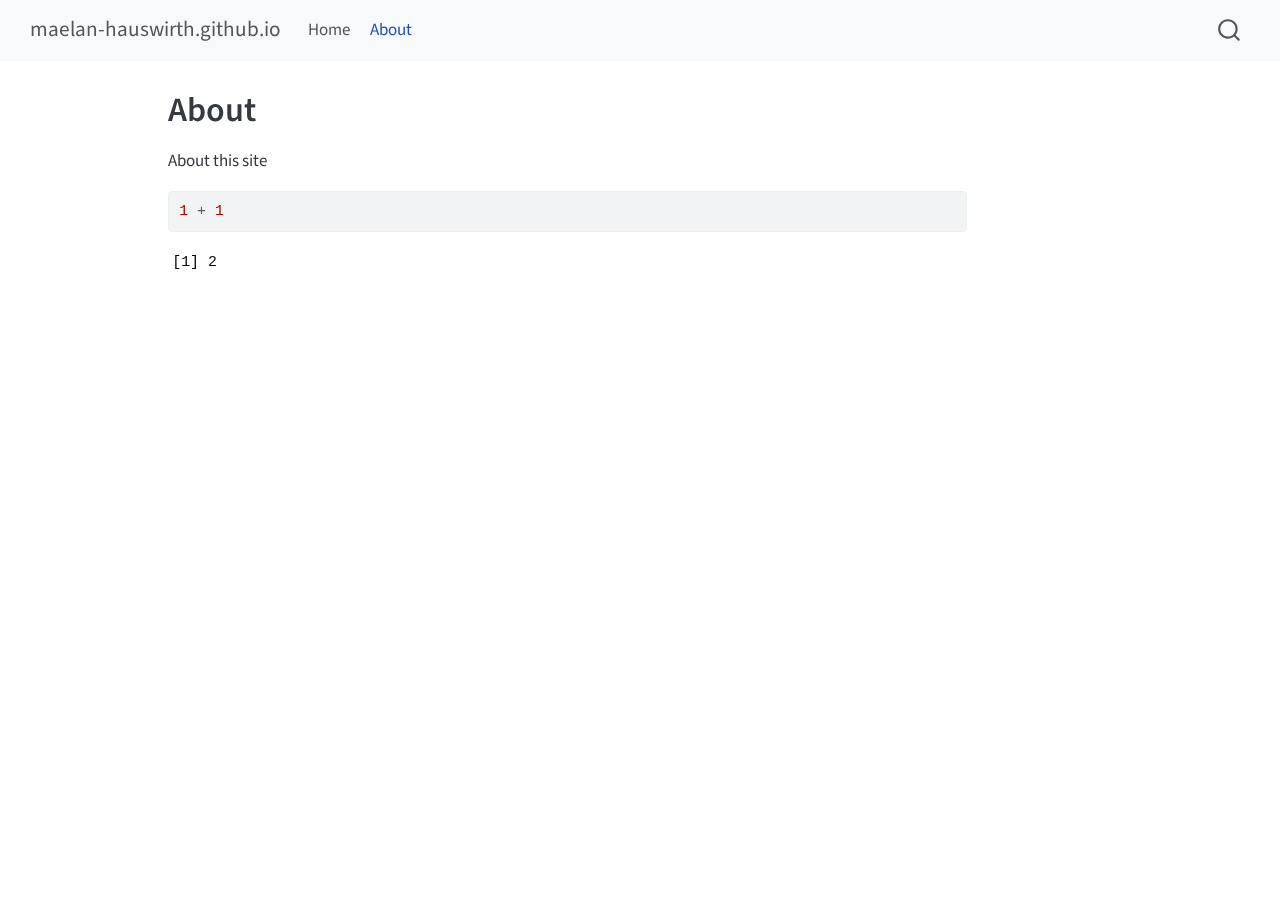
==== docs/about.html @ 9f7f32ee "website structure" ====
<!DOCTYPE html>
<html xmlns="http://www.w3.org/1999/xhtml" lang="en" xml:lang="en"><head>

<meta charset="utf-8">
<meta name="generator" content="quarto-1.5.57">

<meta name="viewport" content="width=device-width, initial-scale=1.0, user-scalable=yes">


<title>About – maelan-hauswirth.github.io</title>
<style>
code{white-space: pre-wrap;}
span.smallcaps{font-variant: small-caps;}
div.columns{display: flex; gap: min(4vw, 1.5em);}
div.column{flex: auto; overflow-x: auto;}
div.hanging-indent{margin-left: 1.5em; text-indent: -1.5em;}
ul.task-list{list-style: none;}
ul.task-list li input[type="checkbox"] {
  width: 0.8em;
  margin: 0 0.8em 0.2em -1em; /* quarto-specific, see https://github.com/quarto-dev/quarto-cli/issues/4556 */ 
  vertical-align: middle;
}
/* CSS for syntax highlighting */
pre > code.sourceCode { white-space: pre; position: relative; }
pre > code.sourceCode > span { line-height: 1.25; }
pre > code.sourceCode > span:empty { height: 1.2em; }
.sourceCode { overflow: visible; }
code.sourceCode > span { color: inherit; text-decoration: inherit; }
div.sourceCode { margin: 1em 0; }
pre.sourceCode { margin: 0; }
@media screen {
div.sourceCode { overflow: auto; }
}
@media print {
pre > code.sourceCode { white-space: pre-wrap; }
pre > code.sourceCode > span { display: inline-block; text-indent: -5em; padding-left: 5em; }
}
pre.numberSource code
  { counter-reset: source-line 0; }
pre.numberSource code > span
  { position: relative; left: -4em; counter-increment: source-line; }
pre.numberSource code > span > a:first-child::before
  { content: counter(source-line);
    position: relative; left: -1em; text-align: right; vertical-align: baseline;
    border: none; display: inline-block;
    -webkit-touch-callout: none; -webkit-user-select: none;
    -khtml-user-select: none; -moz-user-select: none;
    -ms-user-select: none; user-select: none;
    padding: 0 4px; width: 4em;
  }
pre.numberSource { margin-left: 3em;  padding-left: 4px; }
div.sourceCode
  {   }
@media screen {
pre > code.sourceCode > span > a:first-child::before { text-decoration: underline; }
}
</style>


<script src="site_libs/quarto-nav/quarto-nav.js"></script>
<script src="site_libs/quarto-nav/headroom.min.js"></script>
<script src="site_libs/clipboard/clipboard.min.js"></script>
<script src="site_libs/quarto-search/autocomplete.umd.js"></script>
<script src="site_libs/quarto-search/fuse.min.js"></script>
<script src="site_libs/quarto-search/quarto-search.js"></script>
<meta name="quarto:offset" content="./">
<script src="site_libs/quarto-html/quarto.js"></script>
<script src="site_libs/quarto-html/popper.min.js"></script>
<script src="site_libs/quarto-html/tippy.umd.min.js"></script>
<script src="site_libs/quarto-html/anchor.min.js"></script>
<link href="site_libs/quarto-html/tippy.css" rel="stylesheet">
<link href="site_libs/quarto-html/quarto-syntax-highlighting.css" rel="stylesheet" id="quarto-text-highlighting-styles">
<script src="site_libs/bootstrap/bootstrap.min.js"></script>
<link href="site_libs/bootstrap/bootstrap-icons.css" rel="stylesheet">
<link href="site_libs/bootstrap/bootstrap.min.css" rel="stylesheet" id="quarto-bootstrap" data-mode="light">
<script id="quarto-search-options" type="application/json">{
  "location": "navbar",
  "copy-button": false,
  "collapse-after": 3,
  "panel-placement": "end",
  "type": "overlay",
  "limit": 50,
  "keyboard-shortcut": [
    "f",
    "/",
    "s"
  ],
  "show-item-context": false,
  "language": {
    "search-no-results-text": "No results",
    "search-matching-documents-text": "matching documents",
    "search-copy-link-title": "Copy link to search",
    "search-hide-matches-text": "Hide additional matches",
    "search-more-match-text": "more match in this document",
    "search-more-matches-text": "more matches in this document",
    "search-clear-button-title": "Clear",
    "search-text-placeholder": "",
    "search-detached-cancel-button-title": "Cancel",
    "search-submit-button-title": "Submit",
    "search-label": "Search"
  }
}</script>


<link rel="stylesheet" href="styles.css">
</head>

<body class="nav-fixed">

<div id="quarto-search-results"></div>
  <header id="quarto-header" class="headroom fixed-top">
    <nav class="navbar navbar-expand-lg " data-bs-theme="dark">
      <div class="navbar-container container-fluid">
      <div class="navbar-brand-container mx-auto">
    <a class="navbar-brand" href="./index.html">
    <span class="navbar-title">maelan-hauswirth.github.io</span>
    </a>
  </div>
            <div id="quarto-search" class="" title="Search"></div>
          <button class="navbar-toggler" type="button" data-bs-toggle="collapse" data-bs-target="#navbarCollapse" aria-controls="navbarCollapse" role="menu" aria-expanded="false" aria-label="Toggle navigation" onclick="if (window.quartoToggleHeadroom) { window.quartoToggleHeadroom(); }">
  <span class="navbar-toggler-icon"></span>
</button>
          <div class="collapse navbar-collapse" id="navbarCollapse">
            <ul class="navbar-nav navbar-nav-scroll me-auto">
  <li class="nav-item">
    <a class="nav-link" href="./index.html"> 
<span class="menu-text">Home</span></a>
  </li>  
  <li class="nav-item">
    <a class="nav-link active" href="./about.html" aria-current="page"> 
<span class="menu-text">About</span></a>
  </li>  
</ul>
          </div> <!-- /navcollapse -->
            <div class="quarto-navbar-tools">
</div>
      </div> <!-- /container-fluid -->
    </nav>
</header>
<!-- content -->
<div id="quarto-content" class="quarto-container page-columns page-rows-contents page-layout-article page-navbar">
<!-- sidebar -->
<!-- margin-sidebar -->
    <div id="quarto-margin-sidebar" class="sidebar margin-sidebar zindex-bottom">
        
    </div>
<!-- main -->
<main class="content" id="quarto-document-content">

<header id="title-block-header" class="quarto-title-block default">
<div class="quarto-title">
<h1 class="title">About</h1>
</div>



<div class="quarto-title-meta">

    
  
    
  </div>
  


</header>


<p>About this site</p>
<div class="cell">
<div class="sourceCode cell-code" id="cb1"><pre class="sourceCode r code-with-copy"><code class="sourceCode r"><span id="cb1-1"><a href="#cb1-1" aria-hidden="true" tabindex="-1"></a><span class="dv">1</span> <span class="sc">+</span> <span class="dv">1</span></span></code><button title="Copy to Clipboard" class="code-copy-button"><i class="bi"></i></button></pre></div>
<div class="cell-output cell-output-stdout">
<pre><code>[1] 2</code></pre>
</div>
</div>



</main> <!-- /main -->
<script id="quarto-html-after-body" type="application/javascript">
window.document.addEventListener("DOMContentLoaded", function (event) {
  const toggleBodyColorMode = (bsSheetEl) => {
    const mode = bsSheetEl.getAttribute("data-mode");
    const bodyEl = window.document.querySelector("body");
    if (mode === "dark") {
      bodyEl.classList.add("quarto-dark");
      bodyEl.classList.remove("quarto-light");
    } else {
      bodyEl.classList.add("quarto-light");
      bodyEl.classList.remove("quarto-dark");
    }
  }
  const toggleBodyColorPrimary = () => {
    const bsSheetEl = window.document.querySelector("link#quarto-bootstrap");
    if (bsSheetEl) {
      toggleBodyColorMode(bsSheetEl);
    }
  }
  toggleBodyColorPrimary();  
  const icon = "";
  const anchorJS = new window.AnchorJS();
  anchorJS.options = {
    placement: 'right',
    icon: icon
  };
  anchorJS.add('.anchored');
  const isCodeAnnotation = (el) => {
    for (const clz of el.classList) {
      if (clz.startsWith('code-annotation-')) {                     
        return true;
      }
    }
    return false;
  }
  const onCopySuccess = function(e) {
    // button target
    const button = e.trigger;
    // don't keep focus
    button.blur();
    // flash "checked"
    button.classList.add('code-copy-button-checked');
    var currentTitle = button.getAttribute("title");
    button.setAttribute("title", "Copied!");
    let tooltip;
    if (window.bootstrap) {
      button.setAttribute("data-bs-toggle", "tooltip");
      button.setAttribute("data-bs-placement", "left");
      button.setAttribute("data-bs-title", "Copied!");
      tooltip = new bootstrap.Tooltip(button, 
        { trigger: "manual", 
          customClass: "code-copy-button-tooltip",
          offset: [0, -8]});
      tooltip.show();    
    }
    setTimeout(function() {
      if (tooltip) {
        tooltip.hide();
        button.removeAttribute("data-bs-title");
        button.removeAttribute("data-bs-toggle");
        button.removeAttribute("data-bs-placement");
      }
      button.setAttribute("title", currentTitle);
      button.classList.remove('code-copy-button-checked');
    }, 1000);
    // clear code selection
    e.clearSelection();
  }
  const getTextToCopy = function(trigger) {
      const codeEl = trigger.previousElementSibling.cloneNode(true);
      for (const childEl of codeEl.children) {
        if (isCodeAnnotation(childEl)) {
          childEl.remove();
        }
      }
      return codeEl.innerText;
  }
  const clipboard = new window.ClipboardJS('.code-copy-button:not([data-in-quarto-modal])', {
    text: getTextToCopy
  });
  clipboard.on('success', onCopySuccess);
  if (window.document.getElementById('quarto-embedded-source-code-modal')) {
    // For code content inside modals, clipBoardJS needs to be initialized with a container option
    // TODO: Check when it could be a function (https://github.com/zenorocha/clipboard.js/issues/860)
    const clipboardModal = new window.ClipboardJS('.code-copy-button[data-in-quarto-modal]', {
      text: getTextToCopy,
      container: window.document.getElementById('quarto-embedded-source-code-modal')
    });
    clipboardModal.on('success', onCopySuccess);
  }
    var localhostRegex = new RegExp(/^(?:http|https):\/\/localhost\:?[0-9]*\//);
    var mailtoRegex = new RegExp(/^mailto:/);
      var filterRegex = new RegExp('/' + window.location.host + '/');
    var isInternal = (href) => {
        return filterRegex.test(href) || localhostRegex.test(href) || mailtoRegex.test(href);
    }
    // Inspect non-navigation links and adorn them if external
 	var links = window.document.querySelectorAll('a[href]:not(.nav-link):not(.navbar-brand):not(.toc-action):not(.sidebar-link):not(.sidebar-item-toggle):not(.pagination-link):not(.no-external):not([aria-hidden]):not(.dropdown-item):not(.quarto-navigation-tool):not(.about-link)');
    for (var i=0; i<links.length; i++) {
      const link = links[i];
      if (!isInternal(link.href)) {
        // undo the damage that might have been done by quarto-nav.js in the case of
        // links that we want to consider external
        if (link.dataset.originalHref !== undefined) {
          link.href = link.dataset.originalHref;
        }
      }
    }
  function tippyHover(el, contentFn, onTriggerFn, onUntriggerFn) {
    const config = {
      allowHTML: true,
      maxWidth: 500,
      delay: 100,
      arrow: false,
      appendTo: function(el) {
          return el.parentElement;
      },
      interactive: true,
      interactiveBorder: 10,
      theme: 'quarto',
      placement: 'bottom-start',
    };
    if (contentFn) {
      config.content = contentFn;
    }
    if (onTriggerFn) {
      config.onTrigger = onTriggerFn;
    }
    if (onUntriggerFn) {
      config.onUntrigger = onUntriggerFn;
    }
    window.tippy(el, config); 
  }
  const noterefs = window.document.querySelectorAll('a[role="doc-noteref"]');
  for (var i=0; i<noterefs.length; i++) {
    const ref = noterefs[i];
    tippyHover(ref, function() {
      // use id or data attribute instead here
      let href = ref.getAttribute('data-footnote-href') || ref.getAttribute('href');
      try { href = new URL(href).hash; } catch {}
      const id = href.replace(/^#\/?/, "");
      const note = window.document.getElementById(id);
      if (note) {
        return note.innerHTML;
      } else {
        return "";
      }
    });
  }
  const xrefs = window.document.querySelectorAll('a.quarto-xref');
  const processXRef = (id, note) => {
    // Strip column container classes
    const stripColumnClz = (el) => {
      el.classList.remove("page-full", "page-columns");
      if (el.children) {
        for (const child of el.children) {
          stripColumnClz(child);
        }
      }
    }
    stripColumnClz(note)
    if (id === null || id.startsWith('sec-')) {
      // Special case sections, only their first couple elements
      const container = document.createElement("div");
      if (note.children && note.children.length > 2) {
        container.appendChild(note.children[0].cloneNode(true));
        for (let i = 1; i < note.children.length; i++) {
          const child = note.children[i];
          if (child.tagName === "P" && child.innerText === "") {
            continue;
          } else {
            container.appendChild(child.cloneNode(true));
            break;
          }
        }
        if (window.Quarto?.typesetMath) {
          window.Quarto.typesetMath(container);
        }
        return container.innerHTML
      } else {
        if (window.Quarto?.typesetMath) {
          window.Quarto.typesetMath(note);
        }
        return note.innerHTML;
      }
    } else {
      // Remove any anchor links if they are present
      const anchorLink = note.querySelector('a.anchorjs-link');
      if (anchorLink) {
        anchorLink.remove();
      }
      if (window.Quarto?.typesetMath) {
        window.Quarto.typesetMath(note);
      }
      // TODO in 1.5, we should make sure this works without a callout special case
      if (note.classList.contains("callout")) {
        return note.outerHTML;
      } else {
        return note.innerHTML;
      }
    }
  }
  for (var i=0; i<xrefs.length; i++) {
    const xref = xrefs[i];
    tippyHover(xref, undefined, function(instance) {
      instance.disable();
      let url = xref.getAttribute('href');
      let hash = undefined; 
      if (url.startsWith('#')) {
        hash = url;
      } else {
        try { hash = new URL(url).hash; } catch {}
      }
      if (hash) {
        const id = hash.replace(/^#\/?/, "");
        const note = window.document.getElementById(id);
        if (note !== null) {
          try {
            const html = processXRef(id, note.cloneNode(true));
            instance.setContent(html);
          } finally {
            instance.enable();
            instance.show();
          }
        } else {
          // See if we can fetch this
          fetch(url.split('#')[0])
          .then(res => res.text())
          .then(html => {
            const parser = new DOMParser();
            const htmlDoc = parser.parseFromString(html, "text/html");
            const note = htmlDoc.getElementById(id);
            if (note !== null) {
              const html = processXRef(id, note);
              instance.setContent(html);
            } 
          }).finally(() => {
            instance.enable();
            instance.show();
          });
        }
      } else {
        // See if we can fetch a full url (with no hash to target)
        // This is a special case and we should probably do some content thinning / targeting
        fetch(url)
        .then(res => res.text())
        .then(html => {
          const parser = new DOMParser();
          const htmlDoc = parser.parseFromString(html, "text/html");
          const note = htmlDoc.querySelector('main.content');
          if (note !== null) {
            // This should only happen for chapter cross references
            // (since there is no id in the URL)
            // remove the first header
            if (note.children.length > 0 && note.children[0].tagName === "HEADER") {
              note.children[0].remove();
            }
            const html = processXRef(null, note);
            instance.setContent(html);
          } 
        }).finally(() => {
          instance.enable();
          instance.show();
        });
      }
    }, function(instance) {
    });
  }
      let selectedAnnoteEl;
      const selectorForAnnotation = ( cell, annotation) => {
        let cellAttr = 'data-code-cell="' + cell + '"';
        let lineAttr = 'data-code-annotation="' +  annotation + '"';
        const selector = 'span[' + cellAttr + '][' + lineAttr + ']';
        return selector;
      }
      const selectCodeLines = (annoteEl) => {
        const doc = window.document;
        const targetCell = annoteEl.getAttribute("data-target-cell");
        const targetAnnotation = annoteEl.getAttribute("data-target-annotation");
        const annoteSpan = window.document.querySelector(selectorForAnnotation(targetCell, targetAnnotation));
        const lines = annoteSpan.getAttribute("data-code-lines").split(",");
        const lineIds = lines.map((line) => {
          return targetCell + "-" + line;
        })
        let top = null;
        let height = null;
        let parent = null;
        if (lineIds.length > 0) {
            //compute the position of the single el (top and bottom and make a div)
            const el = window.document.getElementById(lineIds[0]);
            top = el.offsetTop;
            height = el.offsetHeight;
            parent = el.parentElement.parentElement;
          if (lineIds.length > 1) {
            const lastEl = window.document.getElementById(lineIds[lineIds.length - 1]);
            const bottom = lastEl.offsetTop + lastEl.offsetHeight;
            height = bottom - top;
          }
          if (top !== null && height !== null && parent !== null) {
            // cook up a div (if necessary) and position it 
            let div = window.document.getElementById("code-annotation-line-highlight");
            if (div === null) {
              div = window.document.createElement("div");
              div.setAttribute("id", "code-annotation-line-highlight");
              div.style.position = 'absolute';
              parent.appendChild(div);
            }
            div.style.top = top - 2 + "px";
            div.style.height = height + 4 + "px";
            div.style.left = 0;
            let gutterDiv = window.document.getElementById("code-annotation-line-highlight-gutter");
            if (gutterDiv === null) {
              gutterDiv = window.document.createElement("div");
              gutterDiv.setAttribute("id", "code-annotation-line-highlight-gutter");
              gutterDiv.style.position = 'absolute';
              const codeCell = window.document.getElementById(targetCell);
              const gutter = codeCell.querySelector('.code-annotation-gutter');
              gutter.appendChild(gutterDiv);
            }
            gutterDiv.style.top = top - 2 + "px";
            gutterDiv.style.height = height + 4 + "px";
          }
          selectedAnnoteEl = annoteEl;
        }
      };
      const unselectCodeLines = () => {
        const elementsIds = ["code-annotation-line-highlight", "code-annotation-line-highlight-gutter"];
        elementsIds.forEach((elId) => {
          const div = window.document.getElementById(elId);
          if (div) {
            div.remove();
          }
        });
        selectedAnnoteEl = undefined;
      };
        // Handle positioning of the toggle
    window.addEventListener(
      "resize",
      throttle(() => {
        elRect = undefined;
        if (selectedAnnoteEl) {
          selectCodeLines(selectedAnnoteEl);
        }
      }, 10)
    );
    function throttle(fn, ms) {
    let throttle = false;
    let timer;
      return (...args) => {
        if(!throttle) { // first call gets through
            fn.apply(this, args);
            throttle = true;
        } else { // all the others get throttled
            if(timer) clearTimeout(timer); // cancel #2
            timer = setTimeout(() => {
              fn.apply(this, args);
              timer = throttle = false;
            }, ms);
        }
      };
    }
      // Attach click handler to the DT
      const annoteDls = window.document.querySelectorAll('dt[data-target-cell]');
      for (const annoteDlNode of annoteDls) {
        annoteDlNode.addEventListener('click', (event) => {
          const clickedEl = event.target;
          if (clickedEl !== selectedAnnoteEl) {
            unselectCodeLines();
            const activeEl = window.document.querySelector('dt[data-target-cell].code-annotation-active');
            if (activeEl) {
              activeEl.classList.remove('code-annotation-active');
            }
            selectCodeLines(clickedEl);
            clickedEl.classList.add('code-annotation-active');
          } else {
            // Unselect the line
            unselectCodeLines();
            clickedEl.classList.remove('code-annotation-active');
          }
        });
      }
  const findCites = (el) => {
    const parentEl = el.parentElement;
    if (parentEl) {
      const cites = parentEl.dataset.cites;
      if (cites) {
        return {
          el,
          cites: cites.split(' ')
        };
      } else {
        return findCites(el.parentElement)
      }
    } else {
      return undefined;
    }
  };
  var bibliorefs = window.document.querySelectorAll('a[role="doc-biblioref"]');
  for (var i=0; i<bibliorefs.length; i++) {
    const ref = bibliorefs[i];
    const citeInfo = findCites(ref);
    if (citeInfo) {
      tippyHover(citeInfo.el, function() {
        var popup = window.document.createElement('div');
        citeInfo.cites.forEach(function(cite) {
          var citeDiv = window.document.createElement('div');
          citeDiv.classList.add('hanging-indent');
          citeDiv.classList.add('csl-entry');
          var biblioDiv = window.document.getElementById('ref-' + cite);
          if (biblioDiv) {
            citeDiv.innerHTML = biblioDiv.innerHTML;
          }
          popup.appendChild(citeDiv);
        });
        return popup.innerHTML;
      });
    }
  }
});
</script>
</div> <!-- /content -->




</body></html>
---- docs/site_libs/quarto-html/tippy.css ----
.tippy-box[data-animation=fade][data-state=hidden]{opacity:0}[data-tippy-root]{max-width:calc(100vw - 10px)}.tippy-box{position:relative;background-color:#333;color:#fff;border-radius:4px;font-size:14px;line-height:1.4;white-space:normal;outline:0;transition-property:transform,visibility,opacity}.tippy-box[data-placement^=top]>.tippy-arrow{bottom:0}.tippy-box[data-placement^=top]>.tippy-arrow:before{bottom:-7px;left:0;border-width:8px 8px 0;border-top-color:initial;transform-origin:center top}.tippy-box[data-placement^=bottom]>.tippy-arrow{top:0}.tippy-box[data-placement^=bottom]>.tippy-arrow:before{top:-7px;left:0;border-width:0 8px 8px;border-bottom-color:initial;transform-origin:center bottom}.tippy-box[data-placement^=left]>.tippy-arrow{right:0}.tippy-box[data-placement^=left]>.tippy-arrow:before{border-width:8px 0 8px 8px;border-left-color:initial;right:-7px;transform-origin:center left}.tippy-box[data-placement^=right]>.tippy-arrow{left:0}.tippy-box[data-placement^=right]>.tippy-arrow:before{left:-7px;border-width:8px 8px 8px 0;border-right-color:initial;transform-origin:center right}.tippy-box[data-inertia][data-state=visible]{transition-timing-function:cubic-bezier(.54,1.5,.38,1.11)}.tippy-arrow{width:16px;height:16px;color:#333}.tippy-arrow:before{content:"";position:absolute;border-color:transparent;border-style:solid}.tippy-content{position:relative;padding:5px 9px;z-index:1}
---- docs/site_libs/quarto-html/quarto-syntax-highlighting.css ----
/* quarto syntax highlight colors */
:root {
  --quarto-hl-ot-color: #003B4F;
  --quarto-hl-at-color: #657422;
  --quarto-hl-ss-color: #20794D;
  --quarto-hl-an-color: #5E5E5E;
  --quarto-hl-fu-color: #4758AB;
  --quarto-hl-st-color: #20794D;
  --quarto-hl-cf-color: #003B4F;
  --quarto-hl-op-color: #5E5E5E;
  --quarto-hl-er-color: #AD0000;
  --quarto-hl-bn-color: #AD0000;
  --quarto-hl-al-color: #AD0000;
  --quarto-hl-va-color: #111111;
  --quarto-hl-bu-color: inherit;
  --quarto-hl-ex-color: inherit;
  --quarto-hl-pp-color: #AD0000;
  --quarto-hl-in-color: #5E5E5E;
  --quarto-hl-vs-color: #20794D;
  --quarto-hl-wa-color: #5E5E5E;
  --quarto-hl-do-color: #5E5E5E;
  --quarto-hl-im-color: #00769E;
  --quarto-hl-ch-color: #20794D;
  --quarto-hl-dt-color: #AD0000;
  --quarto-hl-fl-color: #AD0000;
  --quarto-hl-co-color: #5E5E5E;
  --quarto-hl-cv-color: #5E5E5E;
  --quarto-hl-cn-color: #8f5902;
  --quarto-hl-sc-color: #5E5E5E;
  --quarto-hl-dv-color: #AD0000;
  --quarto-hl-kw-color: #003B4F;
}

/* other quarto variables */
:root {
  --quarto-font-monospace: SFMono-Regular, Menlo, Monaco, Consolas, "Liberation Mono", "Courier New", monospace;
}

pre > code.sourceCode > span {
  color: #003B4F;
}

code span {
  color: #003B4F;
}

code.sourceCode > span {
  color: #003B4F;
}

div.sourceCode,
div.sourceCode pre.sourceCode {
  color: #003B4F;
}

code span.ot {
  color: #003B4F;
  font-style: inherit;
}

code span.at {
  color: #657422;
  font-style: inherit;
}

code span.ss {
  color: #20794D;
  font-style: inherit;
}

code span.an {
  color: #5E5E5E;
  font-style: inherit;
}

code span.fu {
  color: #4758AB;
  font-style: inherit;
}

code span.st {
  color: #20794D;
  font-style: inherit;
}

code span.cf {
  color: #003B4F;
  font-weight: bold;
  font-style: inherit;
}

code span.op {
  color: #5E5E5E;
  font-style: inherit;
}

code span.er {
  color: #AD0000;
  font-style: inherit;
}

code span.bn {
  color: #AD0000;
  font-style: inherit;
}

code span.al {
  color: #AD0000;
  font-style: inherit;
}

code span.va {
  color: #111111;
  font-style: inherit;
}

code span.bu {
  font-style: inherit;
}

code span.ex {
  font-style: inherit;
}

code span.pp {
  color: #AD0000;
  font-style: inherit;
}

code span.in {
  color: #5E5E5E;
  font-style: inherit;
}

code span.vs {
  color: #20794D;
  font-style: inherit;
}

code span.wa {
  color: #5E5E5E;
  font-style: italic;
}

code span.do {
  color: #5E5E5E;
  font-style: italic;
}

code span.im {
  color: #00769E;
  font-style: inherit;
}

code span.ch {
  color: #20794D;
  font-style: inherit;
}

code span.dt {
  color: #AD0000;
  font-style: inherit;
}

code span.fl {
  color: #AD0000;
  font-style: inherit;
}

code span.co {
  color: #5E5E5E;
  font-style: inherit;
}

code span.cv {
  color: #5E5E5E;
  font-style: italic;
}

code span.cn {
  color: #8f5902;
  font-style: inherit;
}

code span.sc {
  color: #5E5E5E;
  font-style: inherit;
}

code span.dv {
  color: #AD0000;
  font-style: inherit;
}

code span.kw {
  color: #003B4F;
  font-weight: bold;
  font-style: inherit;
}

.prevent-inlining {
  content: "</";
}

/*# sourceMappingURL=debc5d5d77c3f9108843748ff7464032.css.map */
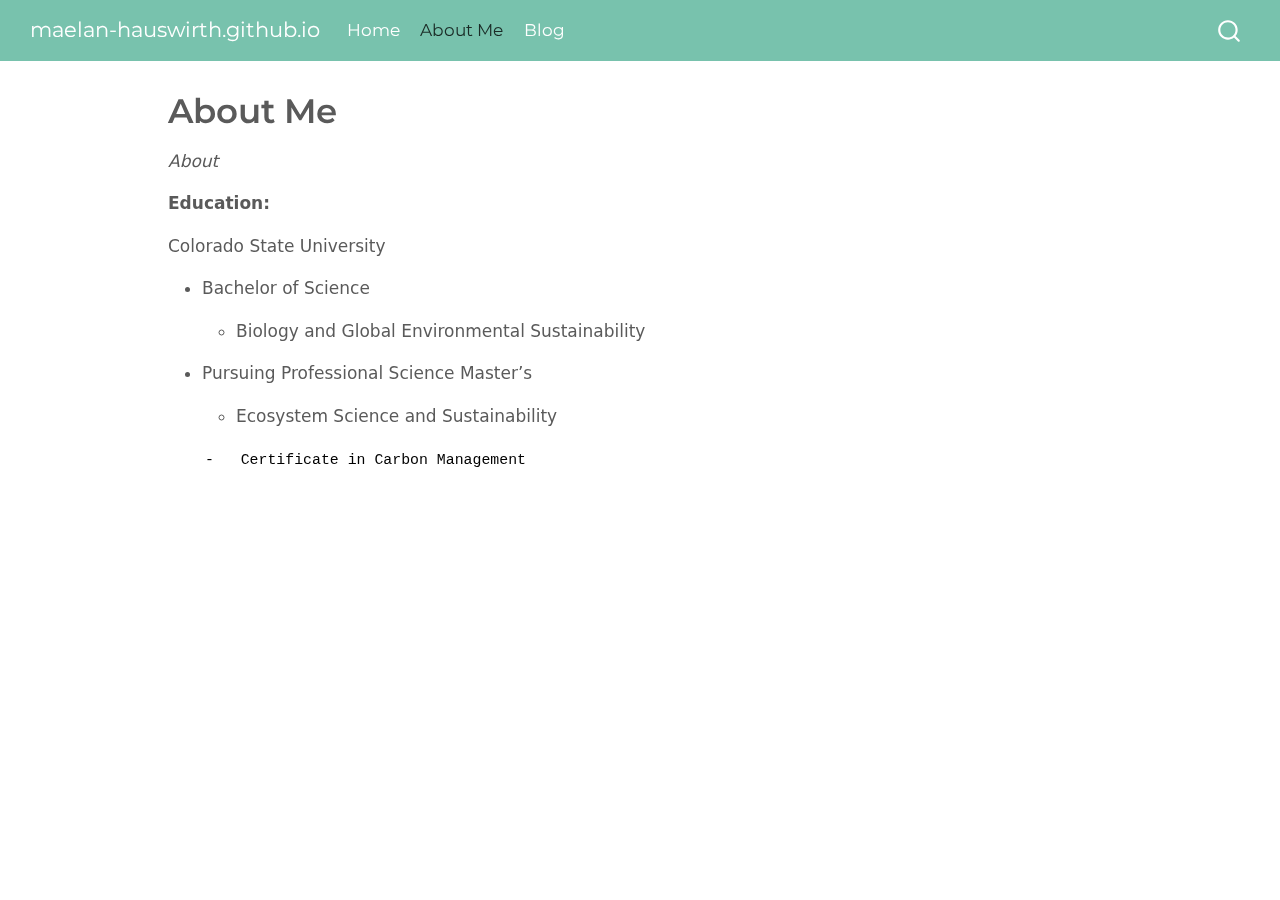
==== commit 58cccac6: "Changing blog tab name" ====
--- a/docs/about.html
+++ b/docs/about.html
@@ -7,7 +7,7 @@
 <meta name="viewport" content="width=device-width, initial-scale=1.0, user-scalable=yes">
 
 
-<title>About – maelan-hauswirth.github.io</title>
+<title>About Me – maelan-hauswirth.github.io</title>
 <style>
 code{white-space: pre-wrap;}
 span.smallcaps{font-variant: small-caps;}
@@ -19,40 +19,6 @@
   width: 0.8em;
   margin: 0 0.8em 0.2em -1em; /* quarto-specific, see https://github.com/quarto-dev/quarto-cli/issues/4556 */ 
   vertical-align: middle;
-}
-/* CSS for syntax highlighting */
-pre > code.sourceCode { white-space: pre; position: relative; }
-pre > code.sourceCode > span { line-height: 1.25; }
-pre > code.sourceCode > span:empty { height: 1.2em; }
-.sourceCode { overflow: visible; }
-code.sourceCode > span { color: inherit; text-decoration: inherit; }
-div.sourceCode { margin: 1em 0; }
-pre.sourceCode { margin: 0; }
-@media screen {
-div.sourceCode { overflow: auto; }
-}
-@media print {
-pre > code.sourceCode { white-space: pre-wrap; }
-pre > code.sourceCode > span { display: inline-block; text-indent: -5em; padding-left: 5em; }
-}
-pre.numberSource code
-  { counter-reset: source-line 0; }
-pre.numberSource code > span
-  { position: relative; left: -4em; counter-increment: source-line; }
-pre.numberSource code > span > a:first-child::before
-  { content: counter(source-line);
-    position: relative; left: -1em; text-align: right; vertical-align: baseline;
-    border: none; display: inline-block;
-    -webkit-touch-callout: none; -webkit-user-select: none;
-    -khtml-user-select: none; -moz-user-select: none;
-    -ms-user-select: none; user-select: none;
-    padding: 0 4px; width: 4em;
-  }
-pre.numberSource { margin-left: 3em;  padding-left: 4px; }
-div.sourceCode
-  {   }
-@media screen {
-pre > code.sourceCode > span > a:first-child::before { text-decoration: underline; }
 }
 </style>
 
@@ -128,7 +94,11 @@
   </li>  
   <li class="nav-item">
     <a class="nav-link active" href="./about.html" aria-current="page"> 
-<span class="menu-text">About</span></a>
+<span class="menu-text">About Me</span></a>
+  </li>  
+  <li class="nav-item">
+    <a class="nav-link" href="./Personal Experience.html"> 
+<span class="menu-text">Blog</span></a>
   </li>  
 </ul>
           </div> <!-- /navcollapse -->
@@ -149,7 +119,7 @@
 
 <header id="title-block-header" class="quarto-title-block default">
 <div class="quarto-title">
-<h1 class="title">About</h1>
+<h1 class="title">About Me</h1>
 </div>
 
 
@@ -166,13 +136,20 @@
 </header>
 
 
-<p>About this site</p>
-<div class="cell">
-<div class="sourceCode cell-code" id="cb1"><pre class="sourceCode r code-with-copy"><code class="sourceCode r"><span id="cb1-1"><a href="#cb1-1" aria-hidden="true" tabindex="-1"></a><span class="dv">1</span> <span class="sc">+</span> <span class="dv">1</span></span></code><button title="Copy to Clipboard" class="code-copy-button"><i class="bi"></i></button></pre></div>
-<div class="cell-output cell-output-stdout">
-<pre><code>[1] 2</code></pre>
-</div>
-</div>
+<p><em>About</em></p>
+<p><strong>Education:</strong></p>
+<p>Colorado State University</p>
+<ul>
+<li><p>Bachelor of Science</p>
+<ul>
+<li>Biology and Global Environmental Sustainability</li>
+</ul></li>
+<li><p>Pursuing Professional Science Master’s</p>
+<ul>
+<li>Ecosystem Science and Sustainability</li>
+</ul>
+<pre><code>-   Certificate in Carbon Management</code></pre></li>
+</ul>
 
 
 
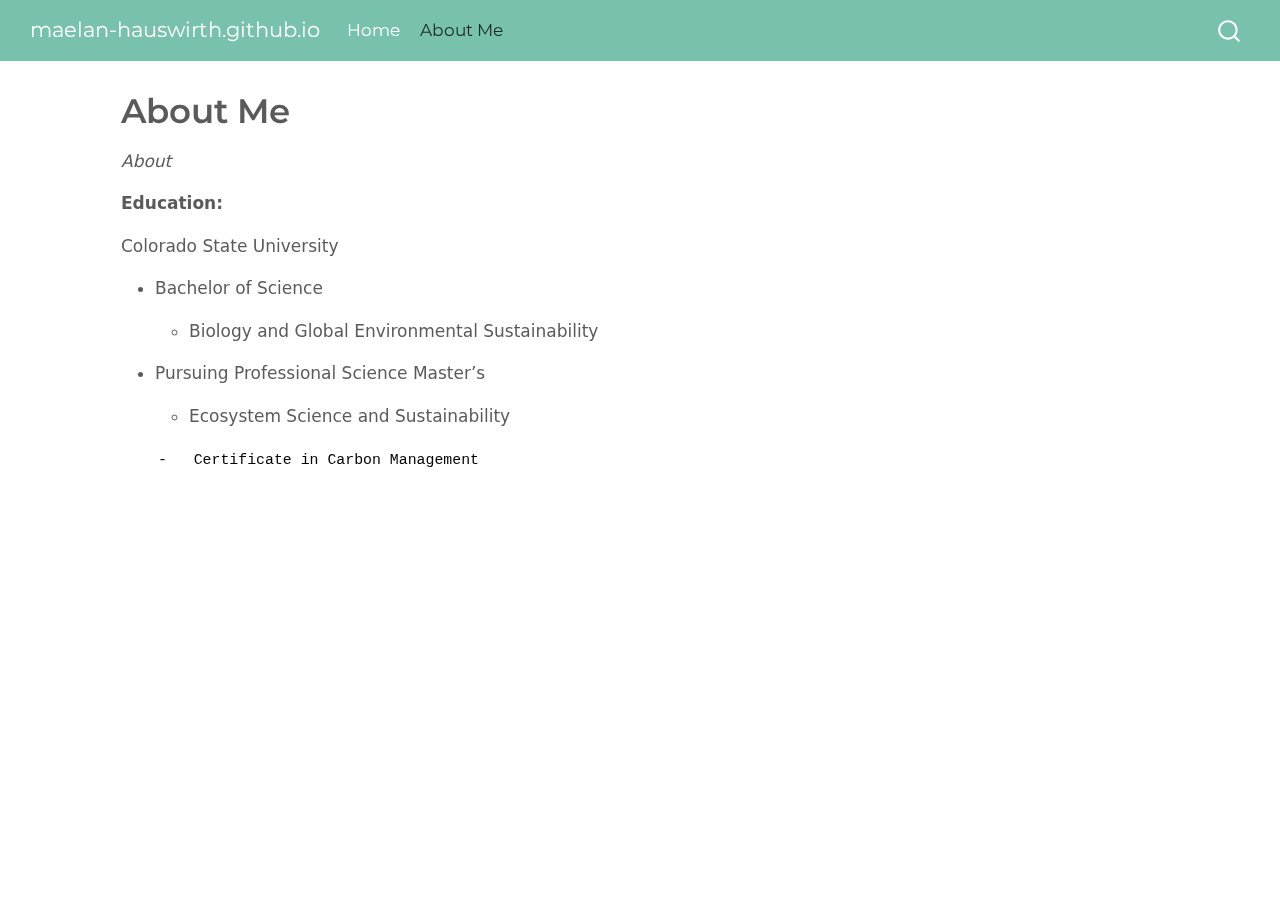
==== commit 75fff7ec: "soil experience" ====
--- a/docs/about.html
+++ b/docs/about.html
@@ -96,10 +96,6 @@
     <a class="nav-link active" href="./about.html" aria-current="page"> 
 <span class="menu-text">About Me</span></a>
   </li>  
-  <li class="nav-item">
-    <a class="nav-link" href="./Personal Experience.html"> 
-<span class="menu-text">Blog</span></a>
-  </li>  
 </ul>
           </div> <!-- /navcollapse -->
             <div class="quarto-navbar-tools">
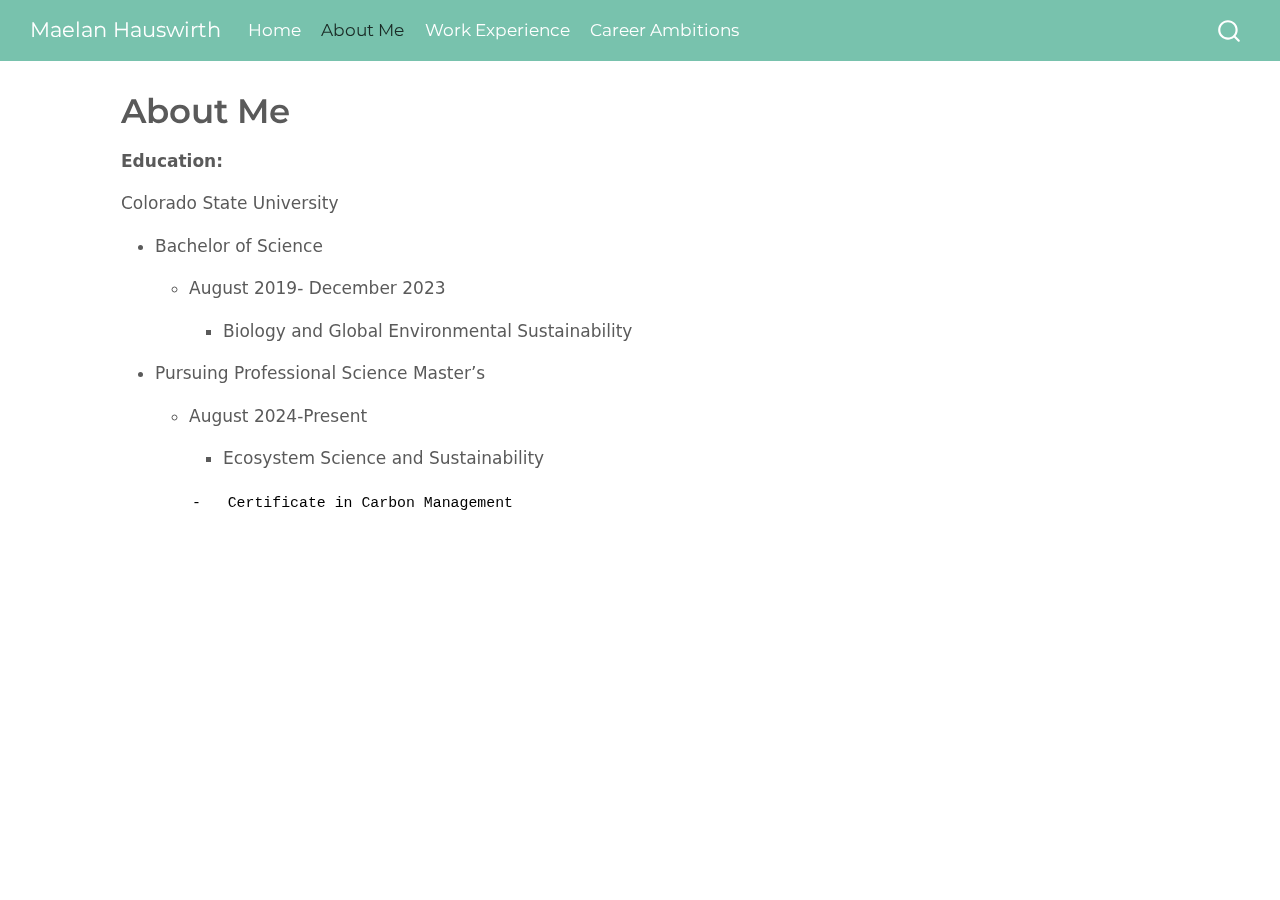
==== commit 190cad04: "Adding more to work experience and adding career ambitions tab" ====
--- a/docs/about.html
+++ b/docs/about.html
@@ -7,7 +7,7 @@
 <meta name="viewport" content="width=device-width, initial-scale=1.0, user-scalable=yes">
 
 
-<title>About Me – maelan-hauswirth.github.io</title>
+<title>About Me – Maelan Hauswirth</title>
 <style>
 code{white-space: pre-wrap;}
 span.smallcaps{font-variant: small-caps;}
@@ -79,7 +79,7 @@
       <div class="navbar-container container-fluid">
       <div class="navbar-brand-container mx-auto">
     <a class="navbar-brand" href="./index.html">
-    <span class="navbar-title">maelan-hauswirth.github.io</span>
+    <span class="navbar-title">Maelan Hauswirth</span>
     </a>
   </div>
             <div id="quarto-search" class="" title="Search"></div>
@@ -95,6 +95,14 @@
   <li class="nav-item">
     <a class="nav-link active" href="./about.html" aria-current="page"> 
 <span class="menu-text">About Me</span></a>
+  </li>  
+  <li class="nav-item">
+    <a class="nav-link" href="./Work Experience.html"> 
+<span class="menu-text">Work Experience</span></a>
+  </li>  
+  <li class="nav-item">
+    <a class="nav-link" href="./Career Ambitions.html"> 
+<span class="menu-text">Career Ambitions</span></a>
   </li>  
 </ul>
           </div> <!-- /navcollapse -->
@@ -132,19 +140,24 @@
 </header>
 
 
-<p><em>About</em></p>
 <p><strong>Education:</strong></p>
 <p>Colorado State University</p>
 <ul>
 <li><p>Bachelor of Science</p>
 <ul>
+<li><p>August 2019- December 2023</p>
+<ul>
 <li>Biology and Global Environmental Sustainability</li>
 </ul></li>
+</ul></li>
 <li><p>Pursuing Professional Science Master’s</p>
+<ul>
+<li><p>August 2024-Present</p>
 <ul>
 <li>Ecosystem Science and Sustainability</li>
 </ul>
 <pre><code>-   Certificate in Carbon Management</code></pre></li>
+</ul></li>
 </ul>
 
 
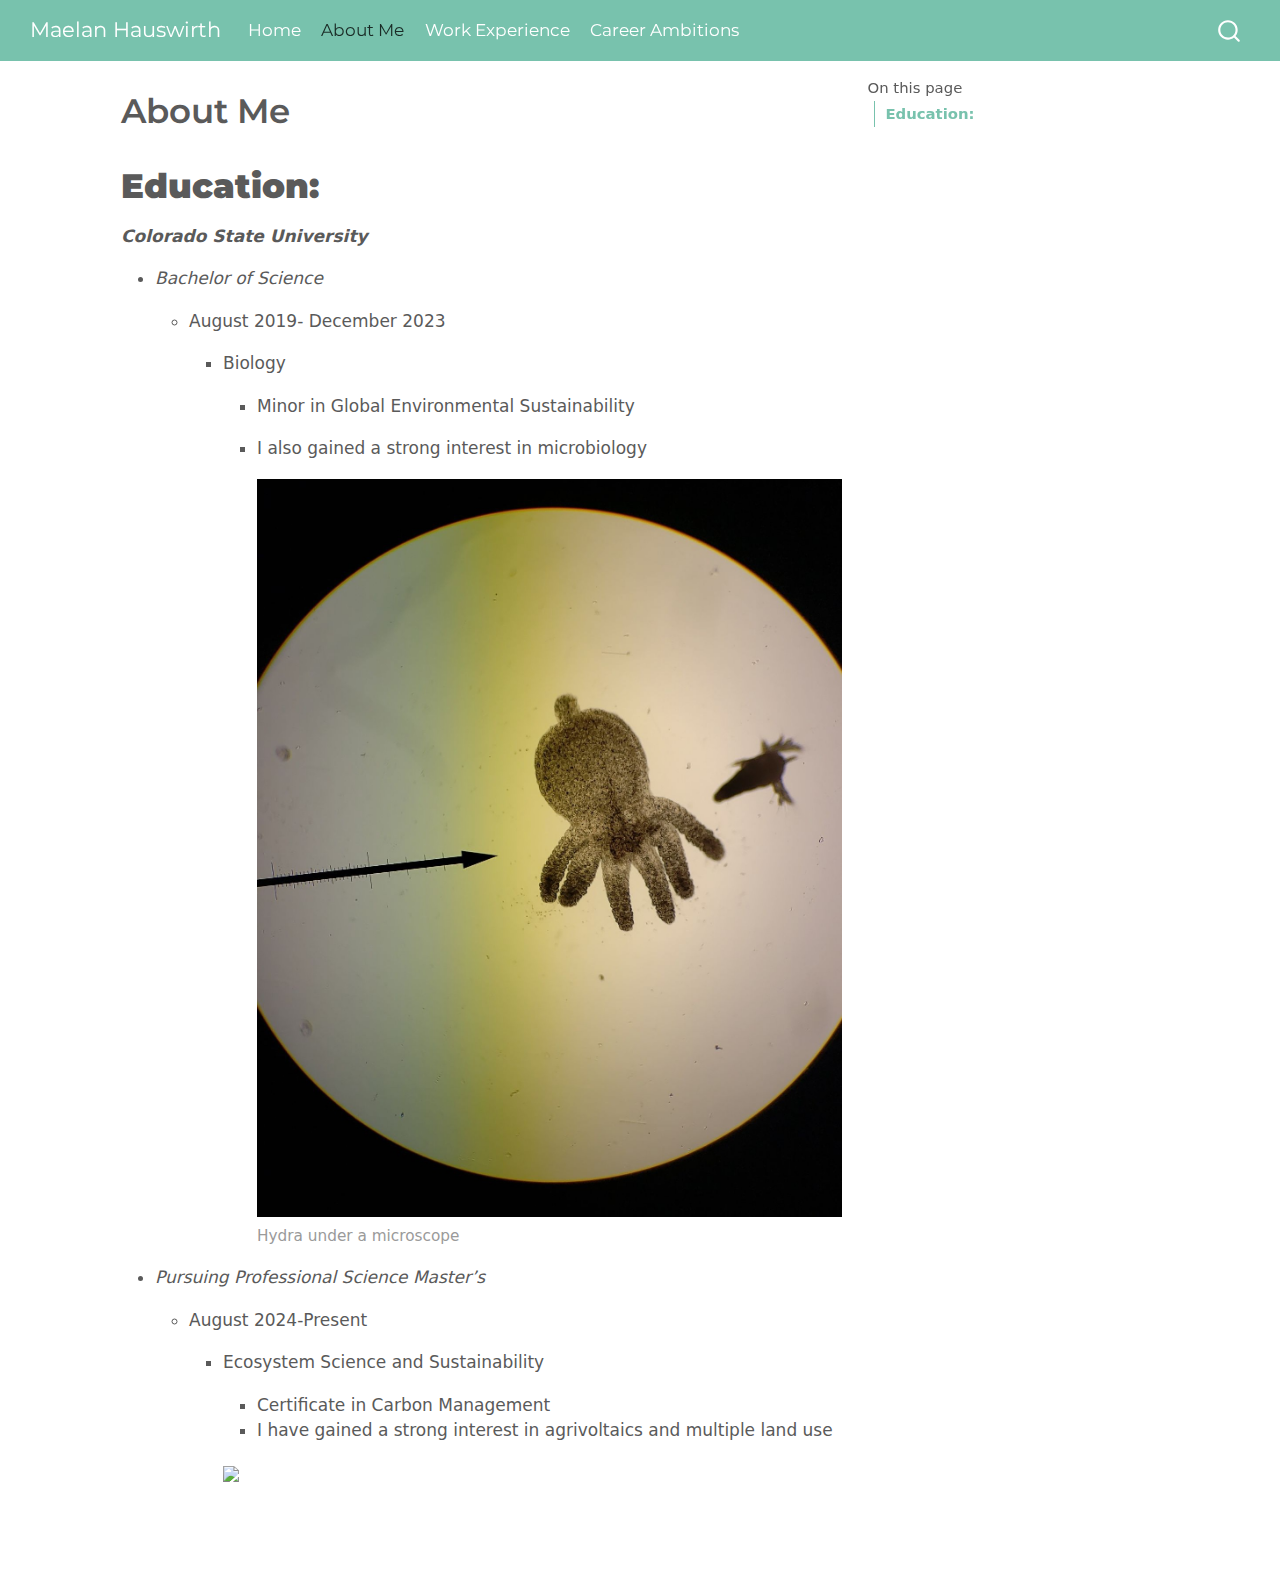
==== commit 0cd98544: "adding more info to experience and career ambitions" ====
--- a/docs/about.html
+++ b/docs/about.html
@@ -115,8 +115,14 @@
 <div id="quarto-content" class="quarto-container page-columns page-rows-contents page-layout-article page-navbar">
 <!-- sidebar -->
 <!-- margin-sidebar -->
-    <div id="quarto-margin-sidebar" class="sidebar margin-sidebar zindex-bottom">
-        
+    <div id="quarto-margin-sidebar" class="sidebar margin-sidebar">
+        <nav id="TOC" role="doc-toc" class="toc-active">
+    <h2 id="toc-title">On this page</h2>
+   
+  <ul>
+  <li><a href="#education" id="toc-education" class="nav-link active" data-scroll-target="#education"><strong>Education:</strong></a></li>
+  </ul>
+</nav>
     </div>
 <!-- main -->
 <main class="content" id="quarto-document-content">
@@ -140,27 +146,43 @@
 </header>
 
 
-<p><strong>Education:</strong></p>
-<p>Colorado State University</p>
+<section id="education" class="level1">
+<h1><strong>Education:</strong></h1>
+<p><strong><em>Colorado State University</em></strong></p>
 <ul>
-<li><p>Bachelor of Science</p>
+<li><p><em>Bachelor of Science</em></p>
 <ul>
 <li><p>August 2019- December 2023</p>
 <ul>
-<li>Biology and Global Environmental Sustainability</li>
+<li>Biology
+<ul>
+<li><p>Minor in Global Environmental Sustainability</p></li>
+<li><p>I also gained a strong interest in microbiology</p>
+<div class="quarto-figure quarto-figure-center">
+<figure class="figure">
+<p><img src="www/Snapchat-829241763.jpg" class="img-fluid figure-img" width="1079"></p>
+<figcaption>Hydra under a microscope</figcaption>
+</figure>
+</div></li>
 </ul></li>
 </ul></li>
-<li><p>Pursuing Professional Science Master’s</p>
+</ul></li>
+<li><p><em>Pursuing Professional Science Master’s</em></p>
 <ul>
 <li><p>August 2024-Present</p>
 <ul>
-<li>Ecosystem Science and Sustainability</li>
+<li><p>Ecosystem Science and Sustainability</p>
+<ul>
+<li>Certificate in Carbon Management</li>
+<li>I have gained a strong interest in agrivoltaics and multiple land use</li>
 </ul>
-<pre><code>-   Certificate in Carbon Management</code></pre></li>
+<p><img src="www/20240813_110628.jpg" class="img-fluid"></p></li>
+</ul></li>
 </ul></li>
 </ul>
 
 
+</section>
 
 </main> <!-- /main -->
 <script id="quarto-html-after-body" type="application/javascript">
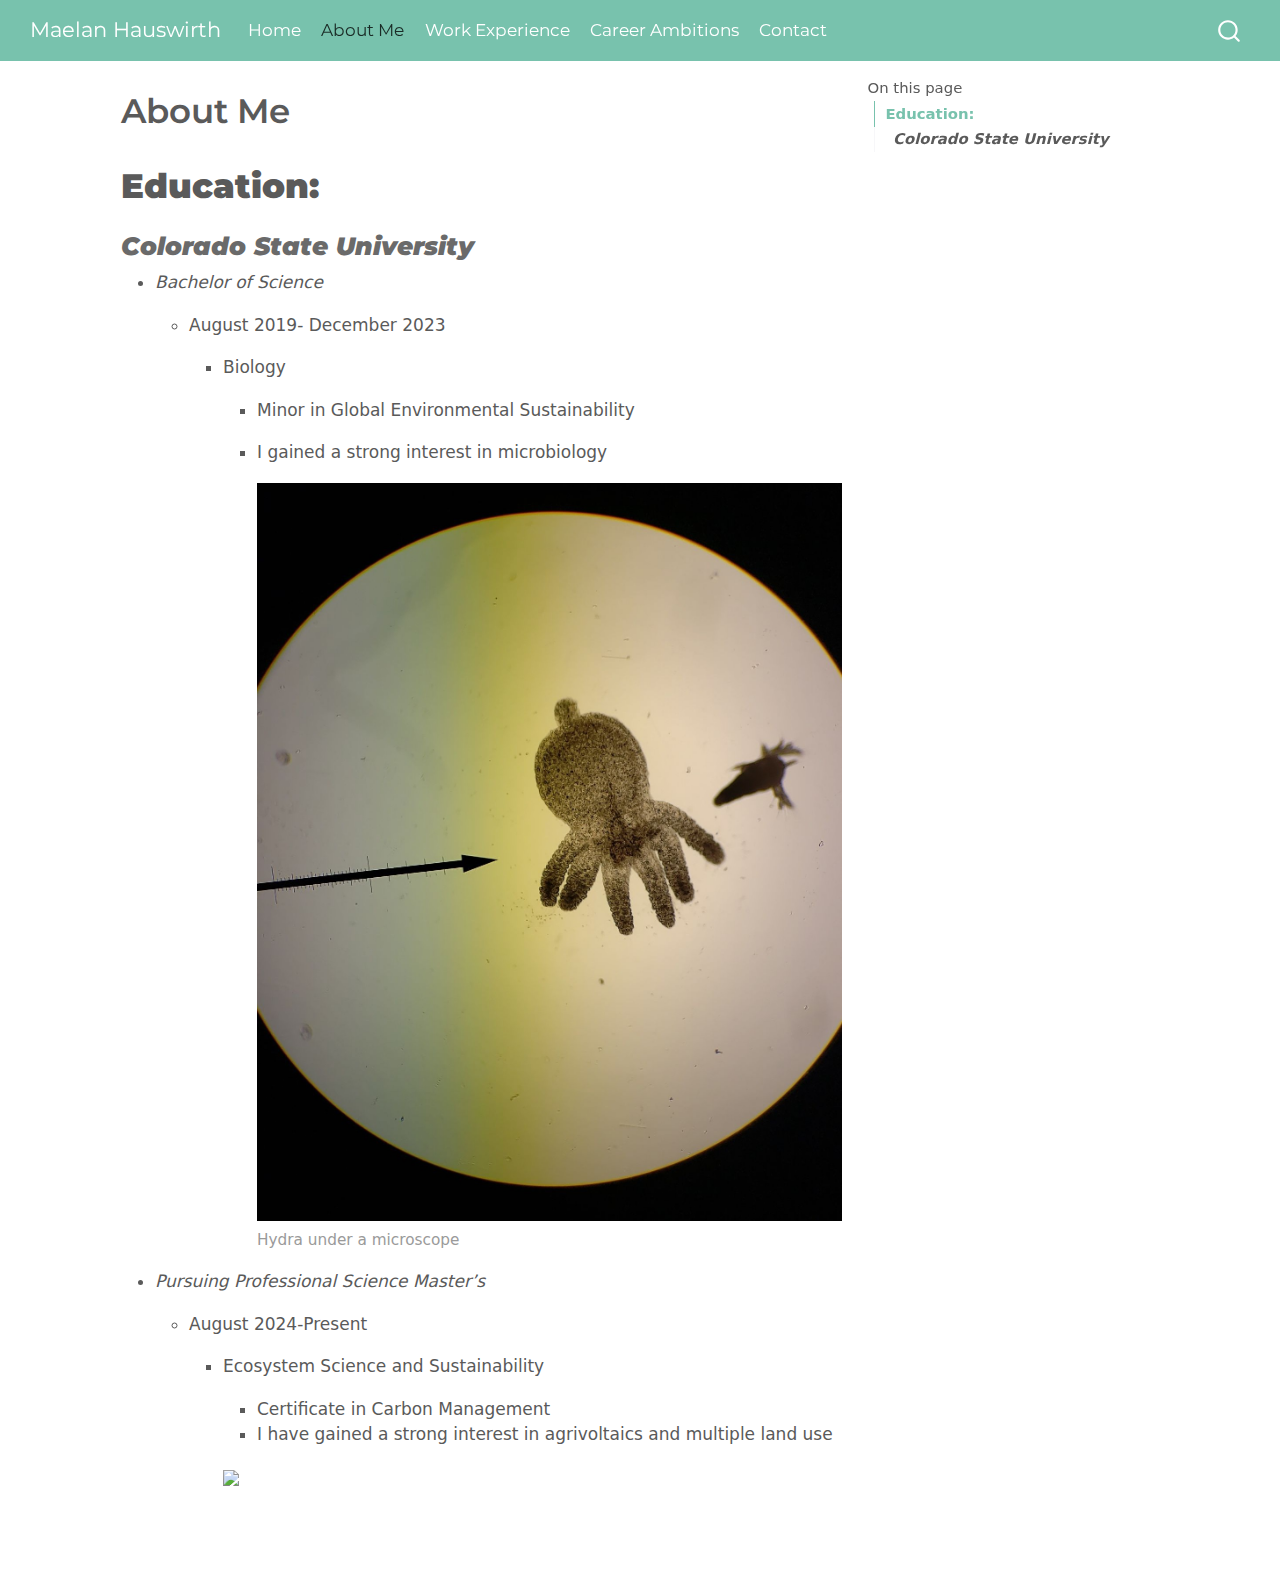
==== commit 8163896e: "added contact tab" ====
--- a/docs/about.html
+++ b/docs/about.html
@@ -104,6 +104,10 @@
     <a class="nav-link" href="./Career Ambitions.html"> 
 <span class="menu-text">Career Ambitions</span></a>
   </li>  
+  <li class="nav-item">
+    <a class="nav-link" href="./Contact.html"> 
+<span class="menu-text">Contact</span></a>
+  </li>  
 </ul>
           </div> <!-- /navcollapse -->
             <div class="quarto-navbar-tools">
@@ -120,7 +124,10 @@
     <h2 id="toc-title">On this page</h2>
    
   <ul>
-  <li><a href="#education" id="toc-education" class="nav-link active" data-scroll-target="#education"><strong>Education:</strong></a></li>
+  <li><a href="#education" id="toc-education" class="nav-link active" data-scroll-target="#education"><strong>Education:</strong></a>
+  <ul class="collapse">
+  <li><a href="#colorado-state-university" id="toc-colorado-state-university" class="nav-link" data-scroll-target="#colorado-state-university"><strong><em>Colorado State University</em></strong></a></li>
+  </ul></li>
   </ul>
 </nav>
     </div>
@@ -148,7 +155,8 @@
 
 <section id="education" class="level1">
 <h1><strong>Education:</strong></h1>
-<p><strong><em>Colorado State University</em></strong></p>
+<section id="colorado-state-university" class="level3">
+<h3 class="anchored" data-anchor-id="colorado-state-university"><strong><em>Colorado State University</em></strong></h3>
 <ul>
 <li><p><em>Bachelor of Science</em></p>
 <ul>
@@ -157,7 +165,7 @@
 <li>Biology
 <ul>
 <li><p>Minor in Global Environmental Sustainability</p></li>
-<li><p>I also gained a strong interest in microbiology</p>
+<li><p>I gained a strong interest in microbiology</p>
 <div class="quarto-figure quarto-figure-center">
 <figure class="figure">
 <p><img src="www/Snapchat-829241763.jpg" class="img-fluid figure-img" width="1079"></p>
@@ -182,6 +190,7 @@
 </ul>
 
 
+</section>
 </section>
 
 </main> <!-- /main -->
